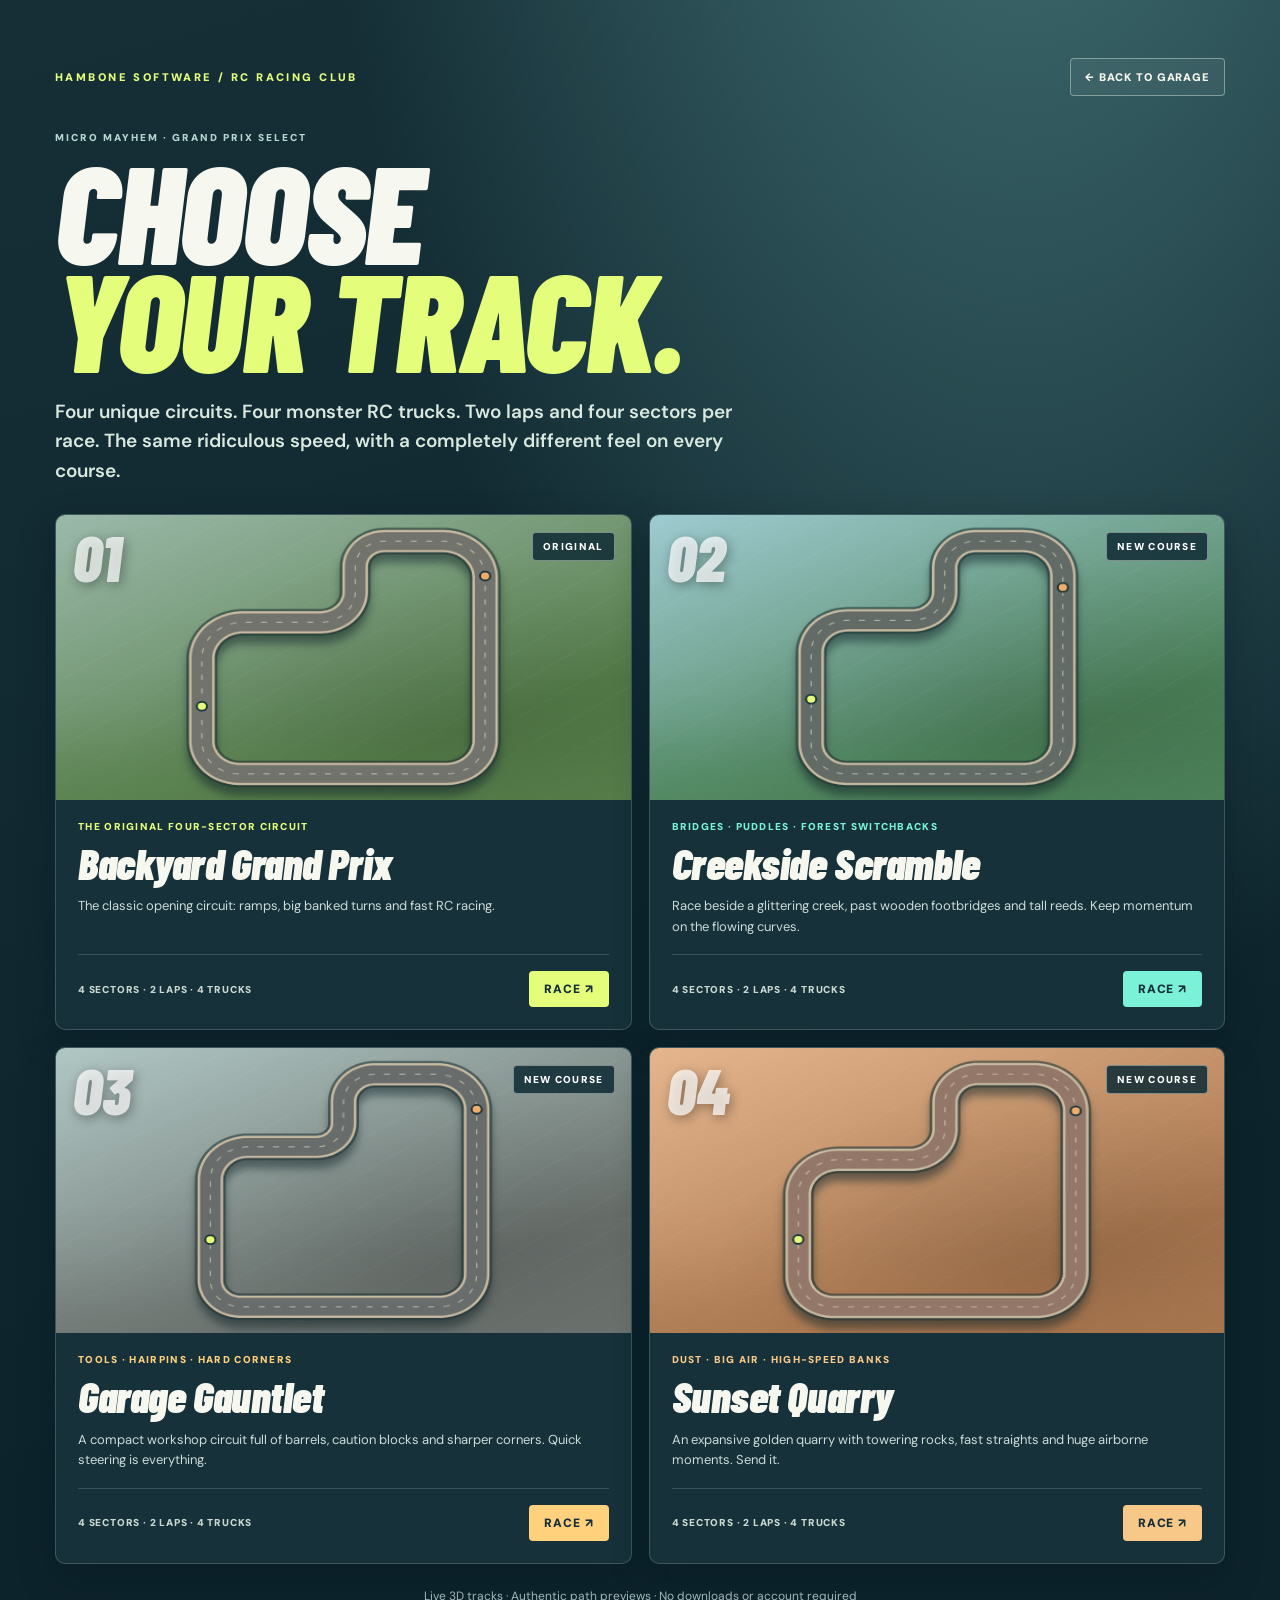
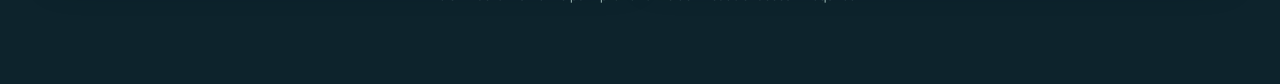
==== courses.html @ dd7b92ba "Create interactive four-course selection gallery with accurate course outlines and mobile cards" ====
<!doctype html>
<html lang="en">
<head>
<meta charset="utf-8">
<meta name="viewport" content="width=device-width,initial-scale=1,viewport-fit=cover">
<meta name="theme-color" content="#142c34">
<title>Choose a Course — Micro Mayhem</title>
<meta name="description" content="Choose from four distinct two-lap 3D RC racing circuits in Micro Mayhem.">
<style>
@import url('https://fonts.googleapis.com/css2?family=Barlow+Condensed:wght@600;700;800;900&family=DM+Sans:wght@400;500;600;700;800&display=swap');
:root{color-scheme:dark;--ink:#132c33;--cream:#f6f7ee;--lime:#e4fd7b;font-family:'DM Sans',system-ui,sans-serif}
*{box-sizing:border-box}html,body{margin:0;min-height:100%;background:#0f2831;color:var(--cream)}body{background:radial-gradient(ellipse at 80% -25%,#447577 0,transparent 49%),linear-gradient(165deg,#162f37,#0d232c 75%);min-height:100vh}a{color:inherit;text-decoration:none;-webkit-tap-highlight-color:transparent}a:focus-visible{outline:3px solid var(--lime);outline-offset:5px}main{max-width:1340px;margin:0 auto;padding:clamp(24px,5vw,58px) clamp(16px,5vw,55px) 80px}
.topline{display:flex;justify-content:space-between;gap:20px;align-items:center;flex-wrap:wrap}
.brand{font-size:11px;letter-spacing:.22em;color:var(--lime);font-weight:900}
.back{border:1px solid #dfecdd70;border-radius:4px;padding:11px 14px;font-size:11px;letter-spacing:.08em;font-weight:900;background:#ffffff0d}
header{margin:35px 0 29px}h1,h2{font-family:'Barlow Condensed',Impact,'Arial Narrow',sans-serif;font-weight:900;font-style:italic}h1{font-size:clamp(70px,10.8vw,140px);line-height:.78;margin:0 0 24px;letter-spacing:-.017em}h1 span{color:var(--lime)}.lede{font-size:clamp(14px,2vw,19px);font-weight:600;max-width:700px;color:#d9e9df;line-height:1.55;margin:0}
.eyebrow{color:#b7d8d1;font-size:10px;letter-spacing:.2em;font-weight:900;margin:0 0 13px}
.grid{display:grid;grid-template-columns:repeat(2,minmax(0,1fr));gap:17px}
.course{display:block;border:1px solid #d1e5dc35;border-radius:10px;background:#16313a;overflow:hidden;position:relative;box-shadow:0 14px 34px #05181e63;transition:transform .16s,border-color .16s,box-shadow .16s}
.course:hover,.course:focus-visible{transform:translateY(-3px);border-color:var(--lime);box-shadow:0 18px 36px #04151a8c}
.art{height:clamp(180px,23vw,285px);position:relative;overflow:hidden;background:linear-gradient(160deg,var(--sky),var(--land) 74%)}
.art:before{content:"";position:absolute;inset:0;background:radial-gradient(ellipse at 70% 87%,#00000026,transparent 60%),repeating-linear-gradient(150deg,#ffffff0a 0 1px,transparent 1px 29px)}
.art:after{content:"";position:absolute;left:-10%;bottom:-40%;width:125%;height:55%;background:var(--land);filter:blur(36px);opacity:.7}
.map{position:absolute;inset:0;width:100%;height:100%;z-index:1;filter:drop-shadow(0 9px 4px #14282c88)}
.number{position:absolute;top:14px;left:17px;z-index:2;font:italic 900 65px/.86 'Barlow Condensed',Impact,sans-serif;color:#ffffffba;text-shadow:2px 3px 12px #0005}
.tag{position:absolute;top:17px;right:16px;z-index:2;background:#122d36df;border:1px solid #f7f9ea72;color:#fff;border-radius:4px;font-size:10px;font-weight:900;padding:7px 10px;letter-spacing:.13em}
.info{padding:20px 22px 22px}.subtitle{font-size:10px;font-weight:900;letter-spacing:.13em;color:var(--accent);margin:0 0 8px;text-transform:uppercase}.name{font-size:clamp(30px,3.4vw,46px);letter-spacing:-.01em;line-height:1;margin:0 0 12px}.description{font-size:13px;line-height:1.55;color:#cbdbd8;min-height:41px;margin:0}.bottom{display:flex;justify-content:space-between;align-items:center;gap:8px;margin-top:17px;border-top:1px solid #ffffff28;padding-top:16px}.stat{font-size:10px;font-weight:900;color:#c9d8d1;letter-spacing:.08em}.action{background:var(--accent);color:#16303b;border-radius:4px;font-size:12px;letter-spacing:.07em;font-weight:900;padding:10px 15px}
.note{font-size:12px;color:#a5c2bf;margin:24px 0 0;text-align:center}
@media(max-width:740px){.grid{grid-template-columns:1fr}.art{height:235px}h1{font-size:clamp(70px,16vw,120px)}.info{padding:19px}.name{font-size:36px}.description{min-height:unset}}
@media(prefers-reduced-motion:reduce){.course{transition:none}}
</style>
</head>
<body>
<main>
  <div class="topline"><div class="brand">HAMBONE SOFTWARE / RC RACING CLUB</div><a href="./index.html" class="back">← BACK TO GARAGE</a></div>
  <header><div class="eyebrow">MICRO MAYHEM · GRAND PRIX SELECT</div><h1>CHOOSE<br><span>YOUR TRACK.</span></h1><p class="lede">Four unique circuits. Four monster RC trucks. Two laps and four sectors per race. The same ridiculous speed, with a completely different feel on every course.</p></header>
  <div id="courses" class="grid" aria-label="Available racing courses"></div>
  <p class="note">Live 3D tracks · Authentic path previews · No downloads or account required</p>
  <noscript><p><a href="./quarter-track.html?course=backyard">Backyard Grand Prix</a> · <a href="./quarter-track.html?course=creek">Creekside Scramble</a> · <a href="./quarter-track.html?course=garage">Garage Gauntlet</a> · <a href="./quarter-track.html?course=quarry">Sunset Quarry</a></p></noscript>
</main>
<script type="module">
import {COURSE_PRESETS} from './course-presets.js';

const COURSES=Object.values(COURSE_PRESETS);
const accents={backyard:'#e4fd7b',creek:'#7bf2d8',garage:'#ffd17c',quarry:'#f8c889'};
const root=document.getElementById('courses');

// This overview uses the same analytic 90-degree arcs and closing lengths
// as the playable race, not a generic decoration or random squiggle.
function coursePoints(c){
  const pi=Math.PI;
  const south=c.start+c.r1+c.r2Left+c.s2North+c.r2Right-
    c.r3Right-c.r3Hairpin+c.r4Return+c.s4North;
  const west=c.r1+c.exit1+c.s2Straight+c.r2Left+c.r2Right+
    c.s2Exit+c.s3East+c.r3Right-c.r3Hairpin-c.r4Return;
  const parts=[
    {length:c.start},
    {r:c.r1,sign:1},{length:c.exit1+c.s2Straight},
    {r:c.r2Left,sign:-1},{length:c.s2North},
    {r:c.r2Right,sign:1},{length:c.s2Exit+c.s3East},
    {r:c.r3Right,sign:1},{length:south},
    {r:c.r3Hairpin,sign:1},{length:west},
    {r:c.r4Return,sign:1},{length:c.s4North}
  ];
  let x=0,z=0,angle=0;
  const pts=[[x,z]];
  for(const part of parts){
    const distance=part.r?part.r*pi/2:part.length;
    const steps=Math.max(8,Math.ceil(distance/3));
    for(let i=0;i<steps;i++){
      if(part.r){
        const k=part.sign/part.r;
        const next=angle+part.sign*pi/(2*steps);
        x+=(Math.cos(angle)-Math.cos(next))/k;
        z+=(Math.sin(next)-Math.sin(angle))/k;
        angle=next;
      }else{
        x+=Math.sin(angle)*distance/steps;
        z+=Math.cos(angle)*distance/steps;
      }
      pts.push([x,z]);
    }
  }
  return pts;
}
function drawMap(canvas,config){
  const ctx=canvas.getContext('2d');
  if(!ctx)return;
  const pts=coursePoints(config);
  const xs=pts.map(p=>p[0]),ys=pts.map(p=>p[1]);
  const minX=Math.min(...xs),maxX=Math.max(...xs);
  const minZ=Math.min(...ys),maxZ=Math.max(...ys);
  const w=canvas.width,h=canvas.height,pad=29;
  const scale=Math.min((w-pad*2)/(maxX-minX+1),(h-pad*2)/(maxZ-minZ+1));
  const offsetX=(w-(maxX-minX)*scale)/2;
  const offsetY=(h-(maxZ-minZ)*scale)/2;
  const screen=p=>[
    offsetX+(p[0]-minX)*scale,
    h-offsetY-(p[1]-minZ)*scale
  ];
  const makePath=()=>{
    ctx.beginPath();
    pts.forEach((p,i)=>{const q=screen(p);if(i)ctx.lineTo(...q);else ctx.moveTo(...q);});
  };
  ctx.lineJoin='round';ctx.lineCap='round';
  makePath();ctx.lineWidth=30;ctx.strokeStyle='#2337379c';ctx.stroke();
  makePath();ctx.lineWidth=25;ctx.strokeStyle='#c7baa1';ctx.stroke();
  makePath();ctx.lineWidth=20;ctx.strokeStyle=config.road;ctx.stroke();
  makePath();ctx.lineWidth=1.2;ctx.setLineDash([5,10]);
  ctx.strokeStyle='#e5e2cc98';ctx.stroke();ctx.setLineDash([]);
  for(const [index,color] of [[0,'#e6fa7a'],[Math.floor(pts.length*.45),'#f3ad6a']]){
    const [x,y]=screen(pts[index]);
    ctx.beginPath();ctx.arc(x,y,5,0,2*Math.PI);
    ctx.fillStyle=color;ctx.fill();
    ctx.strokeStyle='#1d363c';ctx.lineWidth=2;ctx.stroke();
  }
}
COURSES.forEach((c,i)=>{
  const card=document.createElement('a');
  card.href='./quarter-track.html?course='+encodeURIComponent(c.id);
  card.className='course';
  card.style.setProperty('--accent',accents[c.id]);
  card.style.setProperty('--land',c.ground);
  card.style.setProperty('--sky',c.sky);
  const art=document.createElement('div');
  art.className='art';
  const map=document.createElement('canvas');
  map.className='map';map.width=560;map.height=320;
  map.setAttribute('aria-hidden','true');
  art.append(map);
  const number=document.createElement('span');
  number.className='number';number.textContent=String(i+1).padStart(2,'0');
  art.append(number);
  const tag=document.createElement('span');
  tag.className='tag';tag.textContent=i===0?'ORIGINAL':'NEW COURSE';
  art.append(tag);
  const info=document.createElement('div');info.className='info';
  const subt=document.createElement('div');
  subt.className='subtitle';subt.textContent=c.subtitle;
  const name=document.createElement('h2');
  name.className='name';name.textContent=c.title;
  const desc=document.createElement('p');
  desc.className='description';desc.textContent=c.description;
  const bottom=document.createElement('div');bottom.className='bottom';
  const stat=document.createElement('span');stat.className='stat';
  stat.textContent='4 SECTORS  ·  2 LAPS  ·  4 TRUCKS';
  const action=document.createElement('span');
  action.className='action';action.textContent='RACE ↗';
  bottom.append(stat,action);
  info.append(subt,name,desc,bottom);
  card.append(art,info);root.append(card);
  drawMap(map,c);
});
</script>
</body>
</html>
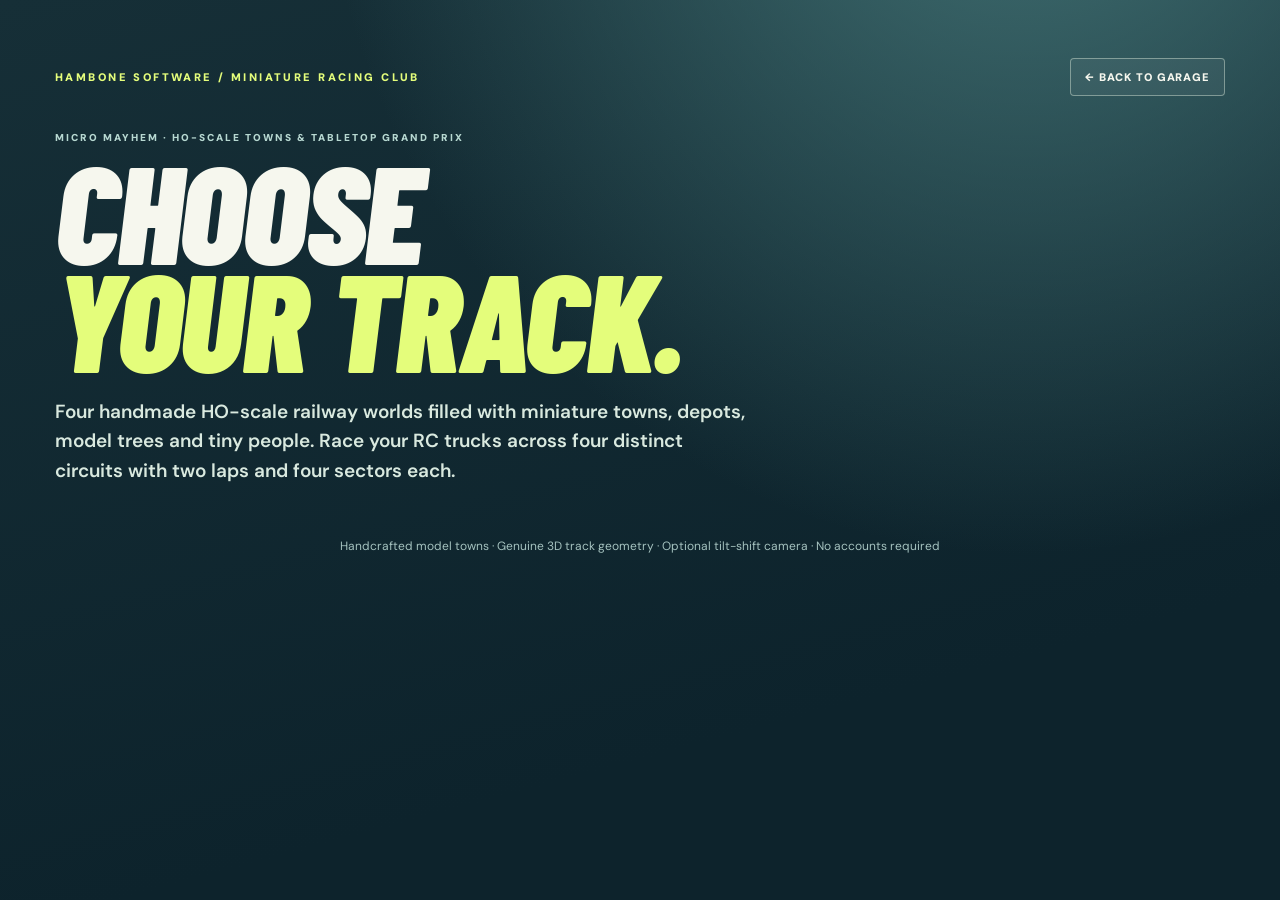
==== commit 00b929b2: "Present all four courses as living HO-scale model railway towns in course selector" ====
--- a/courses.html
+++ b/courses.html
@@ -32,125 +32,12 @@
 </head>
 <body>
 <main>
-  <div class="topline"><div class="brand">HAMBONE SOFTWARE / RC RACING CLUB</div><a href="./index.html" class="back">← BACK TO GARAGE</a></div>
-  <header><div class="eyebrow">MICRO MAYHEM · GRAND PRIX SELECT</div><h1>CHOOSE<br><span>YOUR TRACK.</span></h1><p class="lede">Four unique circuits. Four monster RC trucks. Two laps and four sectors per race. The same ridiculous speed, with a completely different feel on every course.</p></header>
+  <div class="topline"><div class="brand">HAMBONE SOFTWARE / MINIATURE RACING CLUB</div><a href="./index.html" class="back">← BACK TO GARAGE</a></div>
+  <header><div class="eyebrow">MICRO MAYHEM · HO-SCALE TOWNS & TABLETOP GRAND PRIX</div><h1>CHOOSE<br><span>YOUR TRACK.</span></h1><p class="lede">Four handmade HO-scale railway worlds filled with miniature towns, depots, model trees and tiny people. Race your RC trucks across four distinct circuits with two laps and four sectors each.</p></header>
   <div id="courses" class="grid" aria-label="Available racing courses"></div>
-  <p class="note">Live 3D tracks · Authentic path previews · No downloads or account required</p>
+  <p class="note">Handcrafted model towns · Genuine 3D track geometry · Optional tilt-shift camera · No accounts required</p>
   <noscript><p><a href="./quarter-track.html?course=backyard">Backyard Grand Prix</a> · <a href="./quarter-track.html?course=creek">Creekside Scramble</a> · <a href="./quarter-track.html?course=garage">Garage Gauntlet</a> · <a href="./quarter-track.html?course=quarry">Sunset Quarry</a></p></noscript>
 </main>
-<script type="module">
-import {COURSE_PRESETS} from './course-presets.js';
-
-const COURSES=Object.values(COURSE_PRESETS);
-const accents={backyard:'#e4fd7b',creek:'#7bf2d8',garage:'#ffd17c',quarry:'#f8c889'};
-const root=document.getElementById('courses');
-
-// This overview uses the same analytic 90-degree arcs and closing lengths
-// as the playable race, not a generic decoration or random squiggle.
-function coursePoints(c){
-  const pi=Math.PI;
-  const south=c.start+c.r1+c.r2Left+c.s2North+c.r2Right-
-    c.r3Right-c.r3Hairpin+c.r4Return+c.s4North;
-  const west=c.r1+c.exit1+c.s2Straight+c.r2Left+c.r2Right+
-    c.s2Exit+c.s3East+c.r3Right-c.r3Hairpin-c.r4Return;
-  const parts=[
-    {length:c.start},
-    {r:c.r1,sign:1},{length:c.exit1+c.s2Straight},
-    {r:c.r2Left,sign:-1},{length:c.s2North},
-    {r:c.r2Right,sign:1},{length:c.s2Exit+c.s3East},
-    {r:c.r3Right,sign:1},{length:south},
-    {r:c.r3Hairpin,sign:1},{length:west},
-    {r:c.r4Return,sign:1},{length:c.s4North}
-  ];
-  let x=0,z=0,angle=0;
-  const pts=[[x,z]];
-  for(const part of parts){
-    const distance=part.r?part.r*pi/2:part.length;
-    const steps=Math.max(8,Math.ceil(distance/3));
-    for(let i=0;i<steps;i++){
-      if(part.r){
-        const k=part.sign/part.r;
-        const next=angle+part.sign*pi/(2*steps);
-        x+=(Math.cos(angle)-Math.cos(next))/k;
-        z+=(Math.sin(next)-Math.sin(angle))/k;
-        angle=next;
-      }else{
-        x+=Math.sin(angle)*distance/steps;
-        z+=Math.cos(angle)*distance/steps;
-      }
-      pts.push([x,z]);
-    }
-  }
-  return pts;
-}
-function drawMap(canvas,config){
-  const ctx=canvas.getContext('2d');
-  if(!ctx)return;
-  const pts=coursePoints(config);
-  const xs=pts.map(p=>p[0]),ys=pts.map(p=>p[1]);
-  const minX=Math.min(...xs),maxX=Math.max(...xs);
-  const minZ=Math.min(...ys),maxZ=Math.max(...ys);
-  const w=canvas.width,h=canvas.height,pad=29;
-  const scale=Math.min((w-pad*2)/(maxX-minX+1),(h-pad*2)/(maxZ-minZ+1));
-  const offsetX=(w-(maxX-minX)*scale)/2;
-  const offsetY=(h-(maxZ-minZ)*scale)/2;
-  const screen=p=>[
-    offsetX+(p[0]-minX)*scale,
-    h-offsetY-(p[1]-minZ)*scale
-  ];
-  const makePath=()=>{
-    ctx.beginPath();
-    pts.forEach((p,i)=>{const q=screen(p);if(i)ctx.lineTo(...q);else ctx.moveTo(...q);});
-  };
-  ctx.lineJoin='round';ctx.lineCap='round';
-  makePath();ctx.lineWidth=30;ctx.strokeStyle='#2337379c';ctx.stroke();
-  makePath();ctx.lineWidth=25;ctx.strokeStyle='#c7baa1';ctx.stroke();
-  makePath();ctx.lineWidth=20;ctx.strokeStyle=config.road;ctx.stroke();
-  makePath();ctx.lineWidth=1.2;ctx.setLineDash([5,10]);
-  ctx.strokeStyle='#e5e2cc98';ctx.stroke();ctx.setLineDash([]);
-  for(const [index,color] of [[0,'#e6fa7a'],[Math.floor(pts.length*.45),'#f3ad6a']]){
-    const [x,y]=screen(pts[index]);
-    ctx.beginPath();ctx.arc(x,y,5,0,2*Math.PI);
-    ctx.fillStyle=color;ctx.fill();
-    ctx.strokeStyle='#1d363c';ctx.lineWidth=2;ctx.stroke();
-  }
-}
-COURSES.forEach((c,i)=>{
-  const card=document.createElement('a');
-  card.href='./quarter-track.html?course='+encodeURIComponent(c.id);
-  card.className='course';
-  card.style.setProperty('--accent',accents[c.id]);
-  card.style.setProperty('--land',c.ground);
-  card.style.setProperty('--sky',c.sky);
-  const art=document.createElement('div');
-  art.className='art';
-  const map=document.createElement('canvas');
-  map.className='map';map.width=560;map.height=320;
-  map.setAttribute('aria-hidden','true');
-  art.append(map);
-  const number=document.createElement('span');
-  number.className='number';number.textContent=String(i+1).padStart(2,'0');
-  art.append(number);
-  const tag=document.createElement('span');
-  tag.className='tag';tag.textContent=i===0?'ORIGINAL':'NEW COURSE';
-  art.append(tag);
-  const info=document.createElement('div');info.className='info';
-  const subt=document.createElement('div');
-  subt.className='subtitle';subt.textContent=c.subtitle;
-  const name=document.createElement('h2');
-  name.className='name';name.textContent=c.title;
-  const desc=document.createElement('p');
-  desc.className='description';desc.textContent=c.description;
-  const bottom=document.createElement('div');bottom.className='bottom';
-  const stat=document.createElement('span');stat.className='stat';
-  stat.textContent='4 SECTORS  ·  2 LAPS  ·  4 TRUCKS';
-  const action=document.createElement('span');
-  action.className='action';action.textContent='RACE ↗';
-  bottom.append(stat,action);
-  info.append(subt,name,desc,bottom);
-  card.append(art,info);root.append(card);
-  drawMap(map,c);
-});
-</script>
+<script type="module" src="./course-picker.js"></script>
 </body>
 </html>
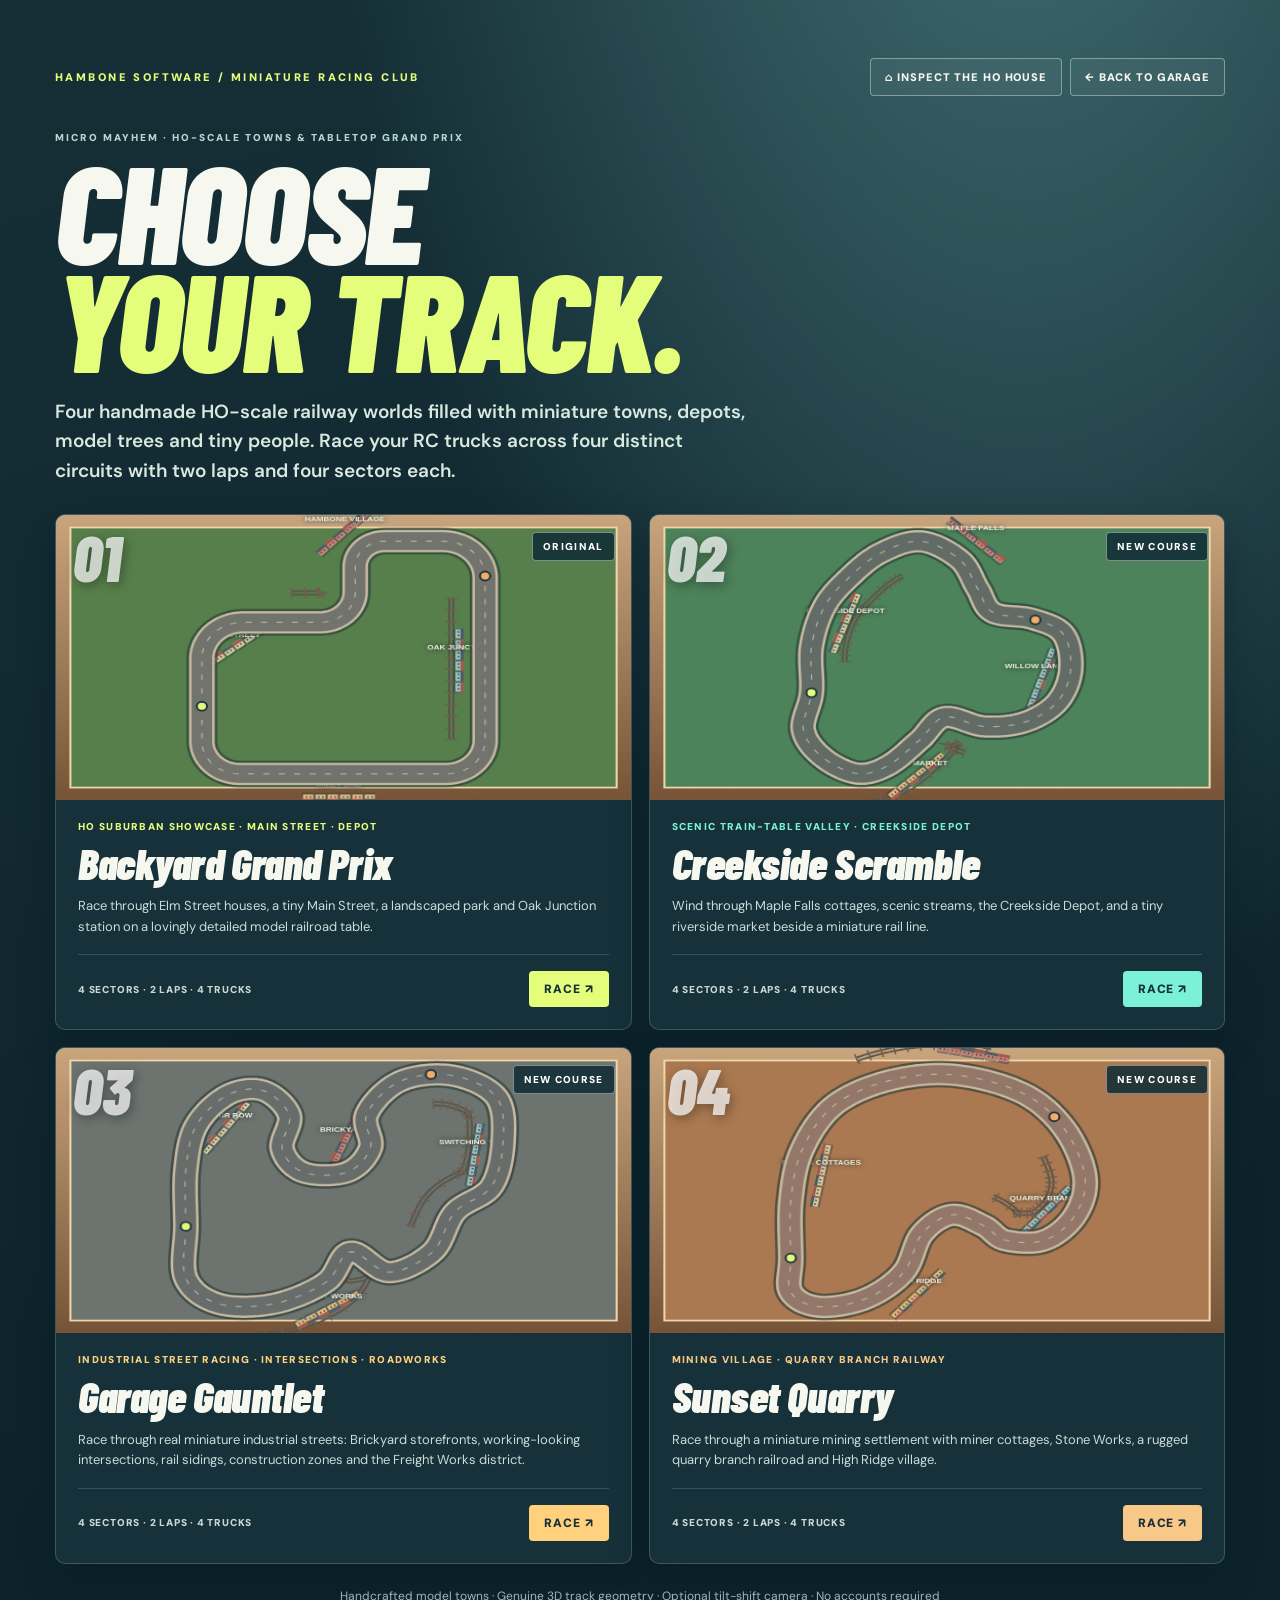
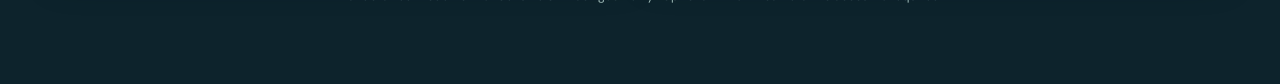
==== commit e7549d82: "Link detailed HO model house workshop from the Micro Mayhem course selector" ====
--- a/courses.html
+++ b/courses.html
@@ -32,7 +32,7 @@
 </head>
 <body>
 <main>
-  <div class="topline"><div class="brand">HAMBONE SOFTWARE / MINIATURE RACING CLUB</div><a href="./index.html" class="back">← BACK TO GARAGE</a></div>
+  <div class="topline"><div class="brand">HAMBONE SOFTWARE / MINIATURE RACING CLUB</div><div style="display:flex;gap:8px;flex-wrap:wrap"><a href="./house-showcase.html" class="back">⌂ INSPECT THE HO HOUSE</a><a href="./index.html" class="back">← BACK TO GARAGE</a></div></div>
   <header><div class="eyebrow">MICRO MAYHEM · HO-SCALE TOWNS & TABLETOP GRAND PRIX</div><h1>CHOOSE<br><span>YOUR TRACK.</span></h1><p class="lede">Four handmade HO-scale railway worlds filled with miniature towns, depots, model trees and tiny people. Race your RC trucks across four distinct circuits with two laps and four sectors each.</p></header>
   <div id="courses" class="grid" aria-label="Available racing courses"></div>
   <p class="note">Handcrafted model towns · Genuine 3D track geometry · Optional tilt-shift camera · No accounts required</p>
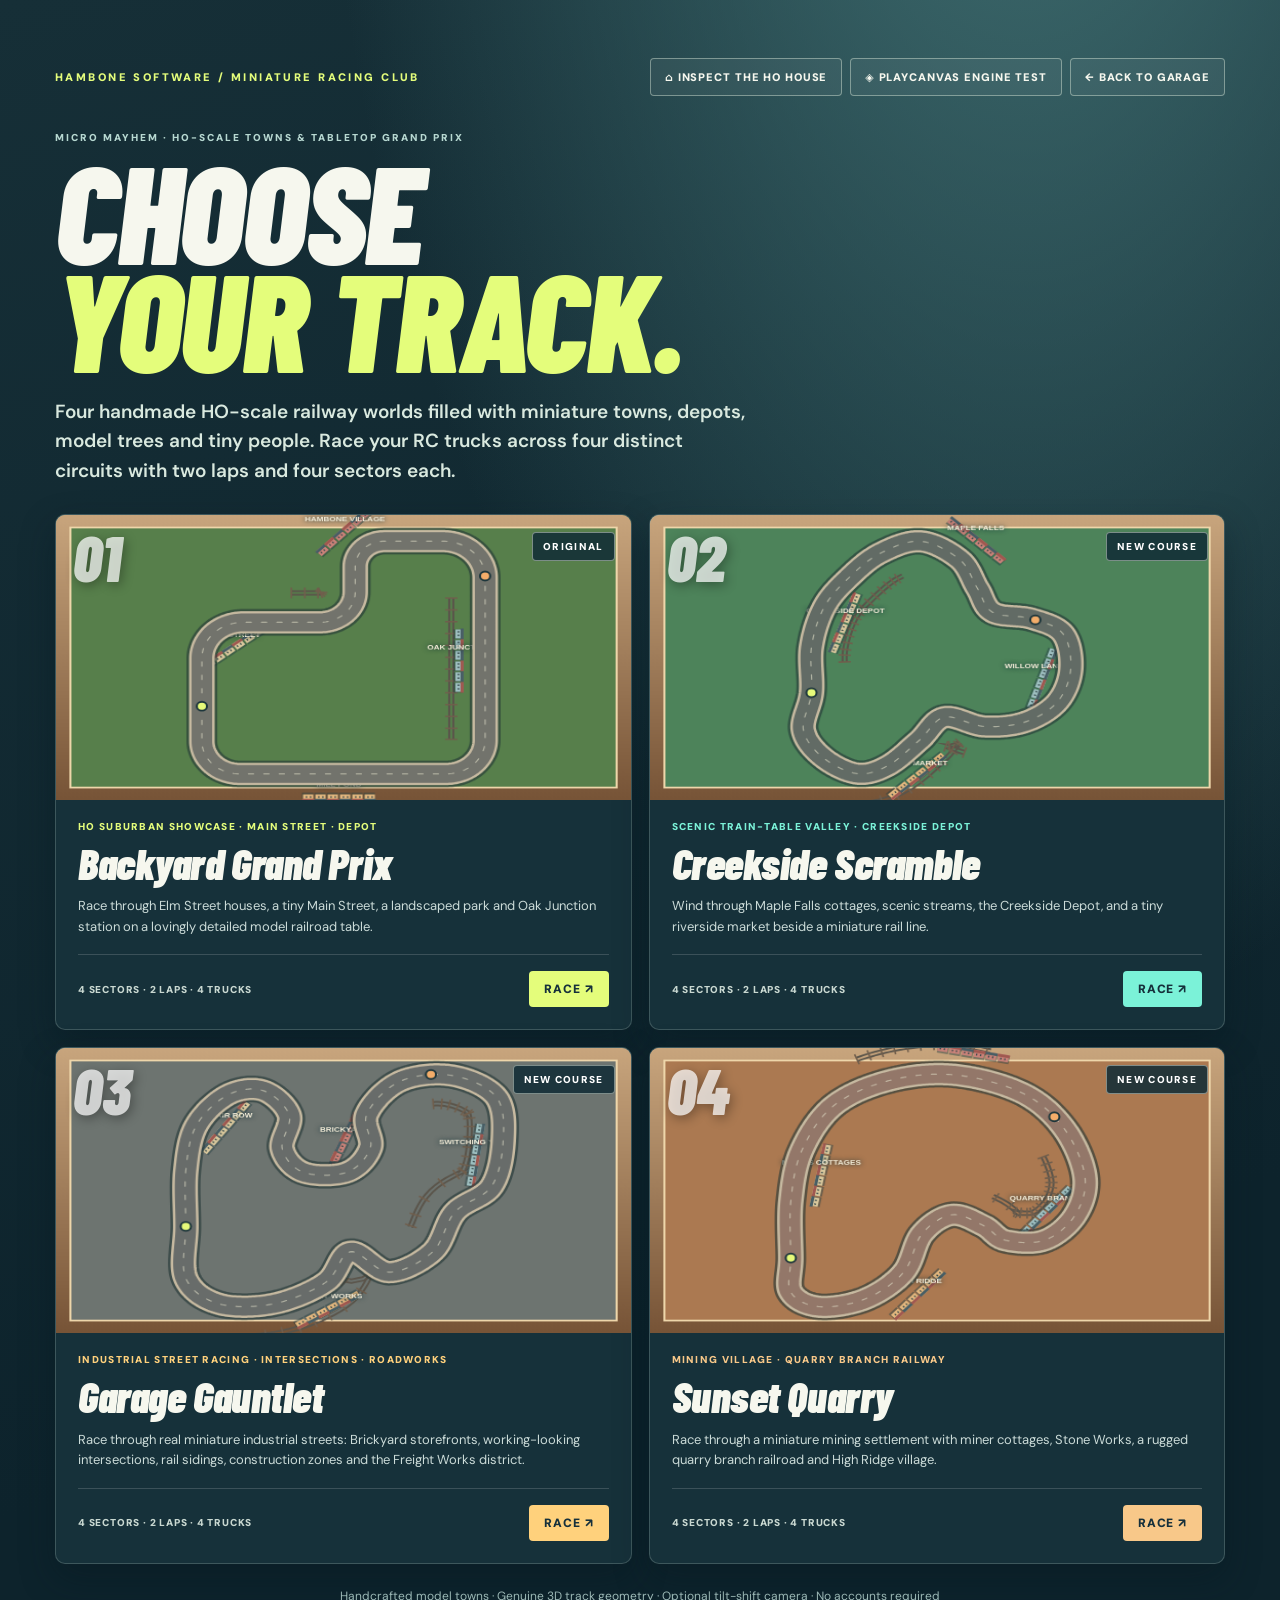
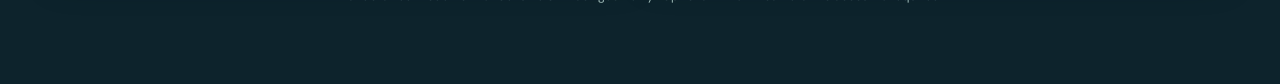
==== commit 7c863675: "Link alternative PlayCanvas renderer proof-of-concept from Micro Mayhem course selector" ====
--- a/courses.html
+++ b/courses.html
@@ -32,7 +32,7 @@
 </head>
 <body>
 <main>
-  <div class="topline"><div class="brand">HAMBONE SOFTWARE / MINIATURE RACING CLUB</div><div style="display:flex;gap:8px;flex-wrap:wrap"><a href="./house-showcase.html" class="back">⌂ INSPECT THE HO HOUSE</a><a href="./index.html" class="back">← BACK TO GARAGE</a></div></div>
+  <div class="topline"><div class="brand">HAMBONE SOFTWARE / MINIATURE RACING CLUB</div><div style="display:flex;gap:8px;flex-wrap:wrap"><a href="./house-showcase.html" class="back">⌂ INSPECT THE HO HOUSE</a><a href="./playcanvas-house.html" class="back">◈ PLAYCANVAS ENGINE TEST</a><a href="./index.html" class="back">← BACK TO GARAGE</a></div></div>
   <header><div class="eyebrow">MICRO MAYHEM · HO-SCALE TOWNS & TABLETOP GRAND PRIX</div><h1>CHOOSE<br><span>YOUR TRACK.</span></h1><p class="lede">Four handmade HO-scale railway worlds filled with miniature towns, depots, model trees and tiny people. Race your RC trucks across four distinct circuits with two laps and four sectors each.</p></header>
   <div id="courses" class="grid" aria-label="Available racing courses"></div>
   <p class="note">Handcrafted model towns · Genuine 3D track geometry · Optional tilt-shift camera · No accounts required</p>
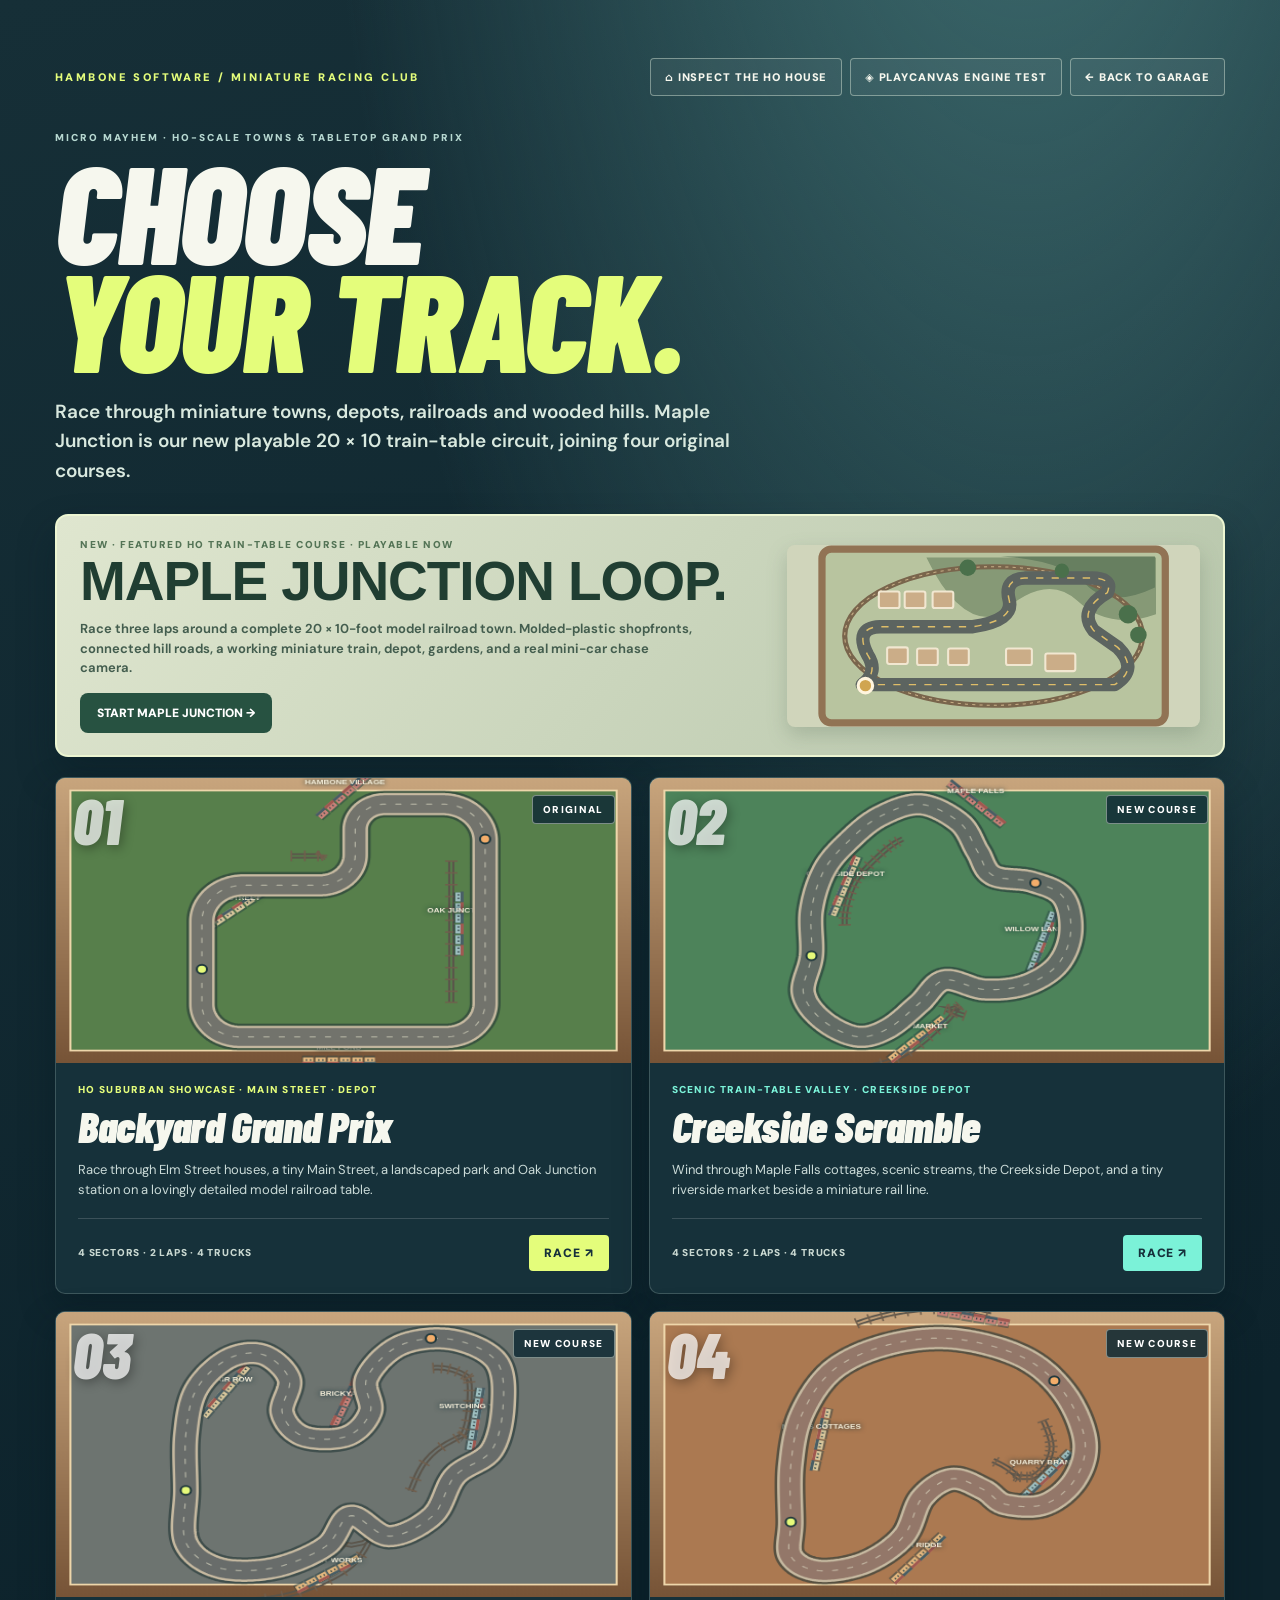
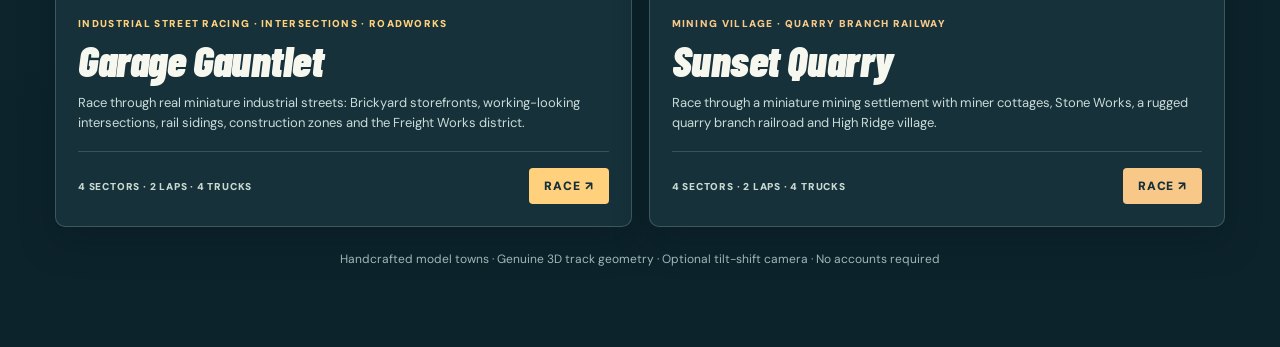
==== commit 1b665826: "Feature playable Maple Junction Loop above existing four course cards" ====
--- a/courses.html
+++ b/courses.html
@@ -5,7 +5,7 @@
 <meta name="viewport" content="width=device-width,initial-scale=1,viewport-fit=cover">
 <meta name="theme-color" content="#142c34">
 <title>Choose a Course — Micro Mayhem</title>
-<meta name="description" content="Choose from four distinct two-lap 3D RC racing circuits in Micro Mayhem.">
+<meta name="description" content="Choose Maple Junction, a playable three-lap HO train-table town course, plus four original miniature RC racing circuits.">
 <style>
 @import url('https://fonts.googleapis.com/css2?family=Barlow+Condensed:wght@600;700;800;900&family=DM+Sans:wght@400;500;600;700;800&display=swap');
 :root{color-scheme:dark;--ink:#132c33;--cream:#f6f7ee;--lime:#e4fd7b;font-family:'DM Sans',system-ui,sans-serif}
@@ -26,6 +26,22 @@
 .tag{position:absolute;top:17px;right:16px;z-index:2;background:#122d36df;border:1px solid #f7f9ea72;color:#fff;border-radius:4px;font-size:10px;font-weight:900;padding:7px 10px;letter-spacing:.13em}
 .info{padding:20px 22px 22px}.subtitle{font-size:10px;font-weight:900;letter-spacing:.13em;color:var(--accent);margin:0 0 8px;text-transform:uppercase}.name{font-size:clamp(30px,3.4vw,46px);letter-spacing:-.01em;line-height:1;margin:0 0 12px}.description{font-size:13px;line-height:1.55;color:#cbdbd8;min-height:41px;margin:0}.bottom{display:flex;justify-content:space-between;align-items:center;gap:8px;margin-top:17px;border-top:1px solid #ffffff28;padding-top:16px}.stat{font-size:10px;font-weight:900;color:#c9d8d1;letter-spacing:.08em}.action{background:var(--accent);color:#16303b;border-radius:4px;font-size:12px;letter-spacing:.07em;font-weight:900;padding:10px 15px}
 .note{font-size:12px;color:#a5c2bf;margin:24px 0 0;text-align:center}
+.featured{display:grid;grid-template-columns:minmax(0,1.25fr) minmax(270px,.75fr);
+  gap:18px;align-items:center;text-decoration:none;margin-bottom:20px;
+  background:linear-gradient(130deg,#dfe6cf,#b6c5aa);
+  border:2px solid #edf6d2;border-radius:13px;padding:22px 23px;
+  color:#203e32;box-shadow:0 19px 36px #091d2560}
+.featured:focus-visible,.featured:hover{outline:3px solid #e4fd7b}
+.featured h2{font:900 clamp(36px,4.3vw,58px)/.90 'Barlow Condensed',Impact,sans-serif;
+  letter-spacing:-.02em;margin:6px 0 13px}
+.featured p{font-size:13px;line-height:1.48;font-weight:650;max-width:620px;
+  margin:0;color:#435d4e}
+.featured strong{display:inline-block;margin-top:16px;padding:12px 17px;
+  font-weight:900;font-size:12px;background:#275241;color:#fff;border-radius:8px}
+.featured .mini-eyebrow{font-size:10px;letter-spacing:.15em;font-weight:900;color:#547456}
+.featured svg{width:100%;max-height:182px;display:block;border-radius:8px;
+  background:#d0d5bb;filter:drop-shadow(0 8px 10px #344c3c35)}
+@media(max-width:740px){.featured{grid-template-columns:1fr;padding:17px}.featured svg{max-height:155px}}
 @media(max-width:740px){.grid{grid-template-columns:1fr}.art{height:235px}h1{font-size:clamp(70px,16vw,120px)}.info{padding:19px}.name{font-size:36px}.description{min-height:unset}}
 @media(prefers-reduced-motion:reduce){.course{transition:none}}
 </style>
@@ -33,7 +49,36 @@
 <body>
 <main>
   <div class="topline"><div class="brand">HAMBONE SOFTWARE / MINIATURE RACING CLUB</div><div style="display:flex;gap:8px;flex-wrap:wrap"><a href="./house-showcase.html" class="back">⌂ INSPECT THE HO HOUSE</a><a href="./playcanvas-house.html" class="back">◈ PLAYCANVAS ENGINE TEST</a><a href="./index.html" class="back">← BACK TO GARAGE</a></div></div>
-  <header><div class="eyebrow">MICRO MAYHEM · HO-SCALE TOWNS & TABLETOP GRAND PRIX</div><h1>CHOOSE<br><span>YOUR TRACK.</span></h1><p class="lede">Four handmade HO-scale railway worlds filled with miniature towns, depots, model trees and tiny people. Race your RC trucks across four distinct circuits with two laps and four sectors each.</p></header>
+  <header><div class="eyebrow">MICRO MAYHEM · HO-SCALE TOWNS & TABLETOP GRAND PRIX</div><h1>CHOOSE<br><span>YOUR TRACK.</span></h1><p class="lede">Race through miniature towns, depots, railroads and wooded hills. Maple Junction is our new playable 20 × 10 train-table circuit, joining four original courses.</p></header>
+  <a class="featured" href="./maple-junction.html" aria-label="Play Maple Junction Loop, the new miniature train-table course">
+    <div>
+      <div class="mini-eyebrow">NEW · FEATURED HO TRAIN-TABLE COURSE · PLAYABLE NOW</div>
+      <h2>MAPLE JUNCTION LOOP.</h2>
+      <p>Race three laps around a complete 20 × 10-foot model railroad town. Molded-plastic shopfronts, connected hill roads, a working miniature train, depot, gardens, and a real mini-car chase camera.</p>
+      <strong>START MAPLE JUNCTION →</strong>
+    </div>
+    <svg viewBox="0 0 340 176" xmlns="http://www.w3.org/2000/svg" aria-hidden="true">
+      <rect x="4" y="4" width="332" height="168" rx="9" fill="#b8c49f" stroke="#917354" stroke-width="7"/>
+      <path d="M 105 12 H 327 V 67 Q 282 83 251 54 T 174 69 Q 136 77 105 12" fill="#869976"/>
+      <path d="M 177 11 H 326 V 41 Q 282 62 259 38 T 177 11" fill="#677f60"/>
+      <ellipse cx="170" cy="88" rx="144" ry="67" fill="none" stroke="#79654c" stroke-width="5"/>
+      <ellipse cx="170" cy="88" rx="144" ry="67" fill="none" stroke="#c8ae86" stroke-width="1" stroke-dasharray="3 4"/>
+      <path d="M 43 135 H 287 Q 311 120 290 99 L 267 83 Q 251 63 280 46 Q 286 31 262 32 H 200 Q 180 33 185 53 T 150 79 H 60 Q 35 80 48 106 Q 59 123 43 135 Z" fill="none" stroke="#5c6460" stroke-width="13" stroke-linecap="round" stroke-linejoin="round"/>
+      <path d="M 43 135 H 287 Q 311 120 290 99 L 267 83 Q 251 63 280 46 Q 286 31 262 32 H 200 Q 180 33 185 53 T 150 79 H 60 Q 35 80 48 106 Q 59 123 43 135 Z" fill="none" stroke="#debd68" stroke-width="1.4" stroke-dasharray="7 8"/>
+      <g fill="#cbad88" stroke="#f1e7d1" stroke-width="2">
+        <rect x="59" y="45" width="20" height="16" rx="2"/>
+        <rect x="84" y="45" width="20" height="16" rx="2"/>
+        <rect x="111" y="45" width="20" height="16" rx="2"/>
+        <rect x="67" y="99" width="20" height="16" rx="2"/>
+        <rect x="96" y="100" width="20" height="16" rx="2"/>
+        <rect x="126" y="100" width="20" height="16" rx="2"/>
+        <rect x="182" y="100" width="25" height="16" rx="2"/>
+        <rect x="220" y="105" width="29" height="17" rx="2"/>
+      </g>
+      <circle cx="46" cy="136" r="7" fill="#d0a551" stroke="#fff5de" stroke-width="3"/>
+      <g fill="#4a704b"><circle cx="300" cy="67" r="9"/><circle cx="310" cy="87" r="8"/><circle cx="236" cy="25" r="7"/><circle cx="145" cy="22" r="8"/></g>
+    </svg>
+  </a>
   <div id="courses" class="grid" aria-label="Available racing courses"></div>
   <p class="note">Handcrafted model towns · Genuine 3D track geometry · Optional tilt-shift camera · No accounts required</p>
   <noscript><p><a href="./quarter-track.html?course=backyard">Backyard Grand Prix</a> · <a href="./quarter-track.html?course=creek">Creekside Scramble</a> · <a href="./quarter-track.html?course=garage">Garage Gauntlet</a> · <a href="./quarter-track.html?course=quarry">Sunset Quarry</a></p></noscript>
